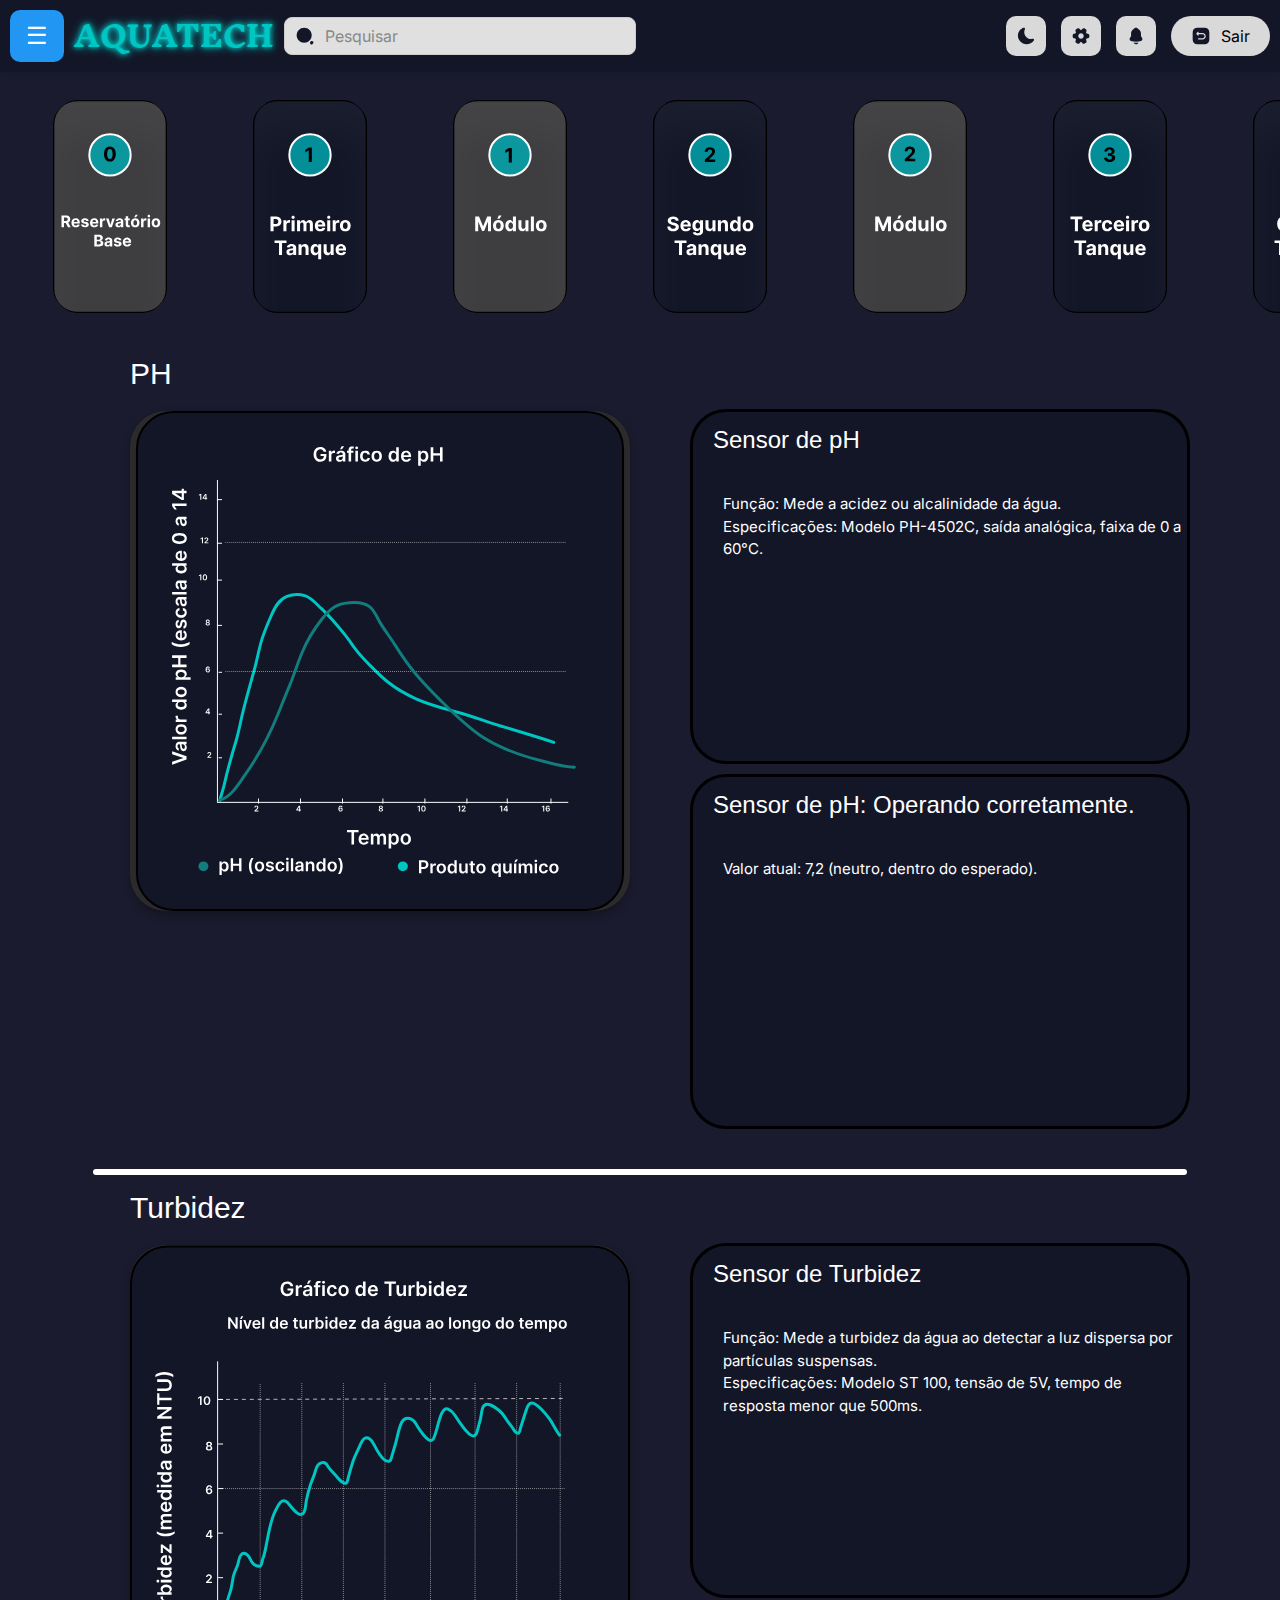
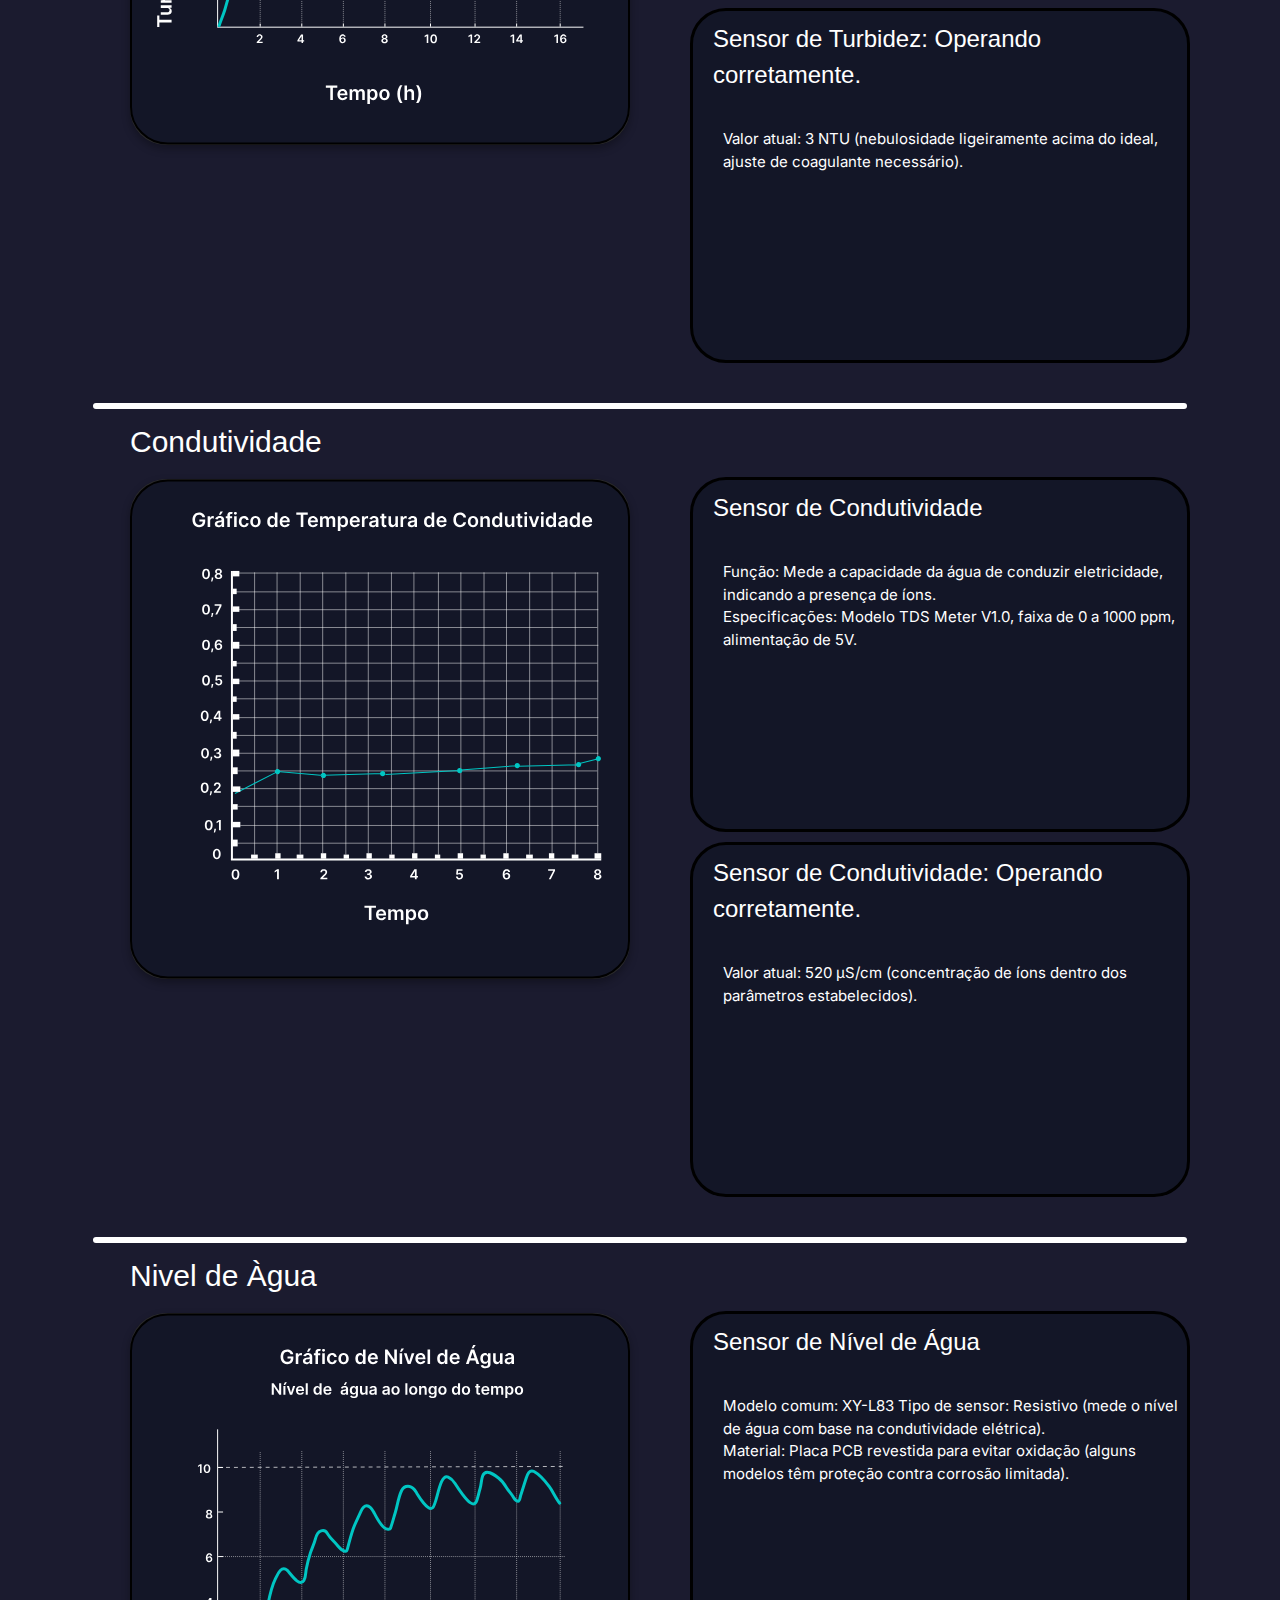
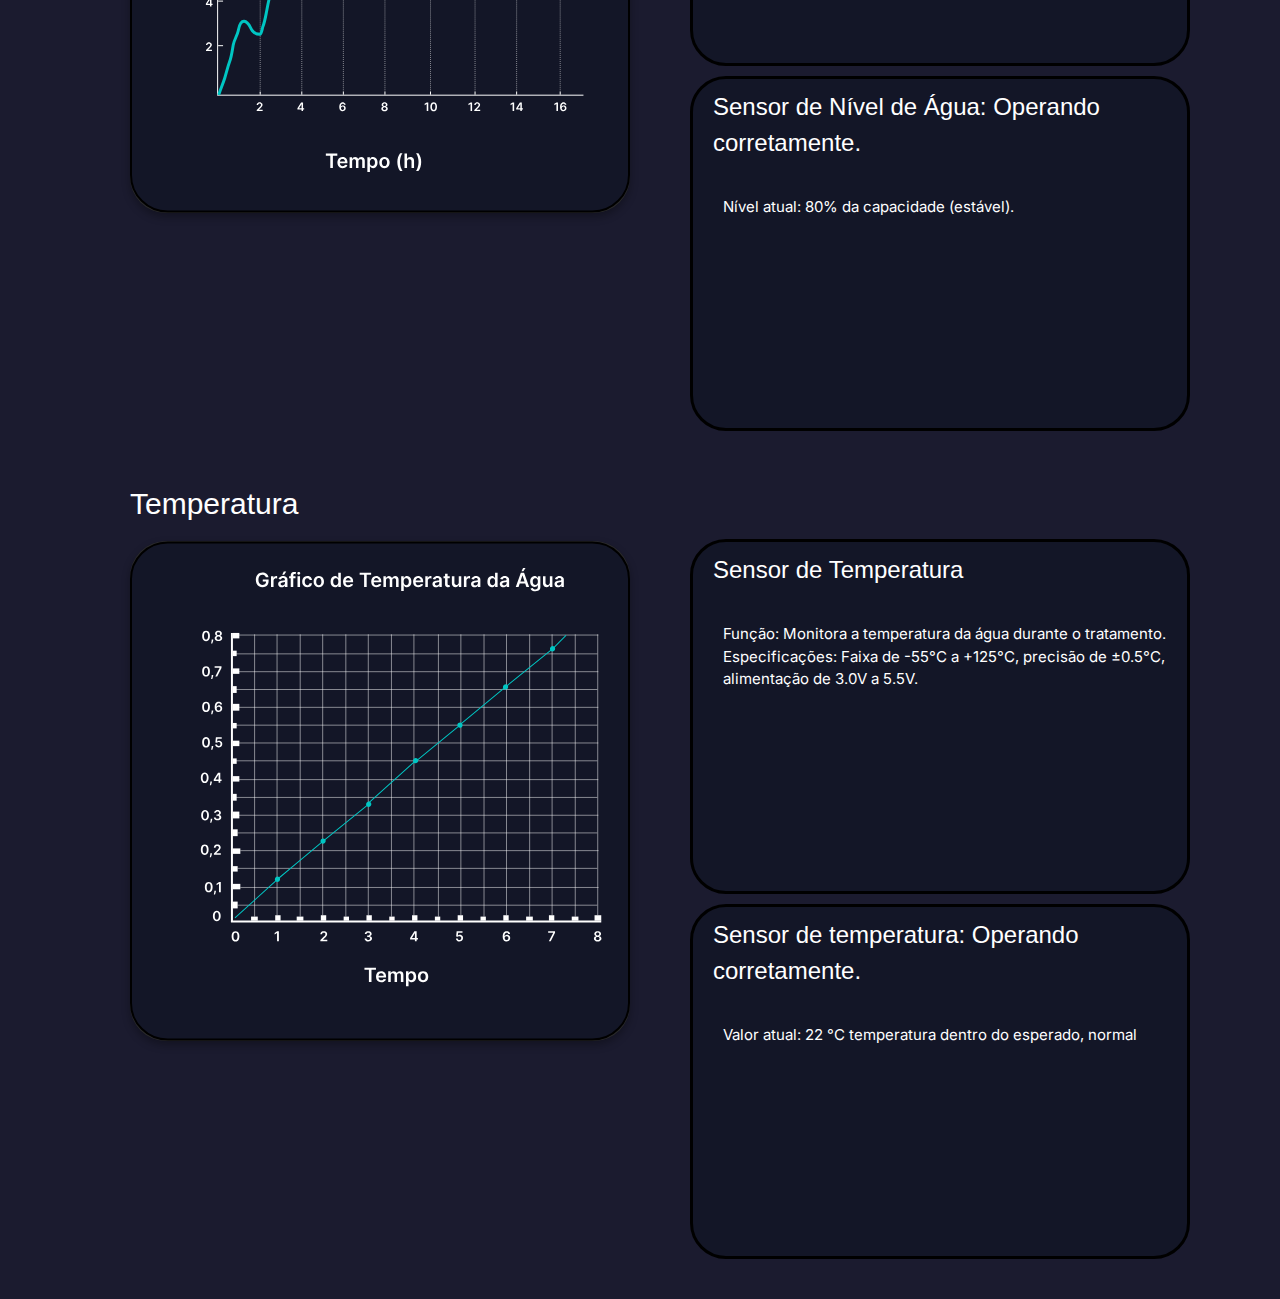
==== AQUATECH-main/tela1 - modulo 2/index.html @ ce00a787 "Add files via upload" ====
<!DOCTYPE html>
<html lang="en">

<head>
    <meta charset="UTF-8">
    <meta name="viewport" content="width=device-width, initial-scale=1.0">
    <title>Aquatech</title>
    <link rel="preconnect" href="https://fonts.googleapis.com">
    <link rel="preconnect" href="https://fonts.gstatic.com" crossorigin>
    <link href="https://fonts.googleapis.com/css2?family=Inknut+Antiqua:wght@300;400;500;600;700;800;900&display=swap" rel="stylesheet">
    <link rel="preconnect" href="https://fonts.googleapis.com">
    <link rel="preconnect" href="https://fonts.gstatic.com" crossorigin>
    <link href="https://fonts.googleapis.com/css2?family=Inknut+Antiqua:wght@300;400;500;600;700;800;900&family=Inter:ital,opsz,wght@0,14..32,100..900;1,14..32,100..900&display=swap" rel="stylesheet">
    <link rel="stylesheet" href="https://www.w3schools.com/w3css/4/w3.css">
    <link rel="stylesheet" href="style.css">
    <link rel="stylesheet" href="responsive.css">
    <script src="script.js" defer></script>
</head>

<body>
    <!-- Sidebar -->
    <nav class="w3-sidebar w3-bar-block w3-dark-grey w3-card w3-animate-left" style="display:none" id="mySidebar">
        <button class="w3-bar-item w3-button w3-large w3-red" onclick="closeSidebar()">× Fechar</button>
        <a href="../tela1/index.html" class="w3-bar-item w3-button">
            <img src="../img/telainicial-icon.svg" alt="Home" class="menu-icon"> Tela Inicial
        </a>
        <a href="../tela3/index.html" class="w3-bar-item w3-button">
            <img src="../img/etapas-icon.svg" alt="Etapas" class="menu-icon"> Atuadores
        </a>
        <a href="../tela4/index.html" class="w3-bar-item w3-button">
            <img src="../img/grafico-icon.svg" alt="Gráficos" class="menu-icon"> Alertas
        </a>
    </nav>

    <!-- Main Content -->
    <div id="main">
        <header class="head">
            <button class="w3-button w3-blue w3-xlarge" onclick="openSidebar()">☰</button>
            <a href="../tela1/index.html" id="homelink"><h1 class="title">AQUATECH</h1></a>
            <div class="input-container"> 
                <img src="../img/search-normal.svg" alt="Lupa">
                <input type="text" class="pesquisa" placeholder="Pesquisar">
            </div>
            <div class="icon-container">
                <button class="icon" title="Modo Noturno">
                    <img src="../img/moon.svg" alt="Modo Noturno">
                </button>
                <button class="icon" title="Configurações">
                    <img src="../img/setting-2.svg" alt="Configurações">
                </button>
                <button class="icon" title="Notificações">
                    <img src="../img/notification.svg" alt="Notificações">
                </button>
                <button class="icon-logout" title="Sair">
                    <img src="../img/back-square.svg" alt="Sair">
                    <p>Sair</p>
                </button>
            </div>
        </header>

        <main>
            <section class="tanques" id="tanques">
                <div class="tanque-itens">
                    <figure class="card">
                        <img src="../img/reservatório base.svg" alt="imagem do reservatório">
                    </figure>
                </div>
                <div class="tanque-itens">
                    <figure class="card">
                        <img src="../img/tanque1.svg" alt="imagem do tanque 1">
                    </figure>
                </div>
                <div class="tanque-itens">
                    <figure class="card">
                        <a href="../tela1 - modulo 1/index.html">
                            <img src="../img/modulo1.svg" alt="imagem do modulo1">
                        </a>
                    </figure>
                </div>
                <div class="tanque-itens">
                    <figure class="card">
                        <img src="../img/tanque2.svg" alt="imagem do tanque 2">
                    </figure>
                </div>
                <div class="tanque-itens">
                    <figure class="card">
                        <a href="../tela1 - modulo 2/index.html">
                            <img src="../img/modulo2.svg" alt="imagem do modulo1">
                        </a>
                    </figure>
                </div>
                <div class="tanque-itens">
                    <figure class="card">
                        <img src="../img/tanque3.svg" alt="imagem do tanque 3">
                    </figure>
                </div>
                <div class="tanque-itens">
                    <figure class="card">
                        <img src="../img/tanque4.svg" alt="imagem do tanque 4">
                    </figure>
                </div>
                <div class="tanque-itens">
                    <figure class="card">
                        <a href="../tela1 - modulo 3/index.html">
                            <img src="../img/modulo3.svg" alt="imagem do modulo1">
                        </a>
                    </figure>
                </div>
                <div class="tanque-itens">
                    <figure class="card">
                        <img src="../img/tanque5.svg" alt="imagem do tanque 5">
                    </figure>
                </div>
                <div class="tanque-itens">
                    <figure class="card">
                        <img src="../img/tanque6.svg" alt="imagem do tanque 6">
                    </figure>
                </div>
                <div class="button_add">
                    <button class="add">+ADD</button>
                </div>
            </section>
            <section class="Gráfico_PH section1">
                <div class="container">
                    <div class="PH ">
                        <h2 class="title_PH">
                            PH
                        </h2>
                        <figure class="gráfico graphic_ph">
                            <img src="../img/grafico-ph.svg" alt="Gráfico do PH">
                        </figure>
                    </div>
                    <div class="Informações">
                        <div class="text_inform">
                            <h3 class="title_inform">
                                Sensor de pH
                            </h3>
                            <div class="text">
                                <p>Função: Mede a acidez ou alcalinidade da água.<br>
                                    Especificações: Modelo PH-4502C, saída analógica, faixa de 0 a 60°C.</p>
                            </div>
                        </div>
                        <div class="text_inform2">
                            <h3 class="title_inform2">
                                Sensor de pH: Operando corretamente.
                            </h3>
                            <div class="text2">
                                <p>Valor atual: 7,2 (neutro, dentro do esperado).</p>
                            </div>
                        </div>
                    </div>
                </div>
            </section>
            <hr class="linha">
            <section class="Gráfico_Turbidez section2">
                <div class="container">
                    <div class="turbidez">
                        <h2 class="title_turbidez">
                            Turbidez
                        </h2>
                        <figure class="gráfico graphic_turbidez">
                            <img src="../img/grafico-turbidez.svg" alt="Gráfico1 da turbidez">
                        </figure>
                        
                    </div>
                    <div class="Informações">
                        <div class="text_inform">
                            <h3 class="title_inform">
                                Sensor de Turbidez
                            </h3>
                            <div class="text">
                                <p>Função: Mede a turbidez da água ao detectar a luz dispersa por partículas suspensas.<br>
                                    Especificações: Modelo ST 100, tensão de 5V, tempo de resposta menor que 500ms.</p>
                            </div>
                        </div>
                        <div class="text_inform2">
                            <h3 class="title_inform2">
                                Sensor de Turbidez: Operando corretamente. 
                            </h3>
                            <div class="text2">
                                <p>Valor atual: 3 NTU (nebulosidade ligeiramente acima do ideal, ajuste de coagulante necessário). </p>
                            </div>
                        </div>
                    </div>
                </div>
            </section>
            <hr class="linha">
            <section class="Gráfico_Condutividade section3">
                <div class="container">
                    <div class="Condutividade">
                        <h2 class="title_condutividade">
                            Condutividade
                        </h2>
                        <figure class="gráfico graphic_condutividade">
                            <img src="../img/grafico-condutividade.svg" alt="Gráfico da Condutividade">
                        </figure>
                    </div>
                    <div class="Informações">
                        <div class="text_inform">
                            <h3 class="title_inform">
                                Sensor de Condutividade
                            </h3>
                            <div class="text">
                                <p>Função: Mede a capacidade da água de conduzir eletricidade, indicando a presença de íons.<br>
                                    Especificações: Modelo TDS Meter V1.0, faixa de 0 a 1000 ppm, alimentação de 5V.</p>
                            </div>
                        </div>
                        <div class="text_inform2">
                            <h3 class="title_inform2">
                                Sensor de Condutividade: Operando corretamente. 
                            </h3>
                            <div class="text2">
                                <p>Valor atual: 520 µS/cm (concentração de íons dentro dos parâmetros estabelecidos).</p>
                            </div>
                        </div>
                    </div>
                </div>
            </section>
            <hr class="linha">
            <section class="Gráfico_agua section3">
                <div class="container">
                    <div class="agua">
                        <h2 class="title_agua">
                            Nivel de Àgua
                        </h2>
                        <figure class="gráfico graphic_agua">
                            <img src="../img/grafico-nivel-de-agua.svg" alt="Gráfico do nivel de agua">
                        </figure>
                    </div>
                    <div class="Informações">
                        <div class="text_inform">
                            <h3 class="title_inform">
                                Sensor de Nível de Água
                            </h3>
                            <div class="text">
                                <p>Modelo comum: XY-L83
                                    Tipo de sensor: Resistivo (mede o nível de água com base na condutividade elétrica).<br>
                                    Material: Placa PCB revestida para evitar oxidação (alguns modelos têm proteção contra corrosão limitada).<br>
                                    <br></p>
                            </div>
                        </div>
                        <div class="text_inform2">
                            <h3 class="title_inform2">
                                Sensor de Nível de Água: Operando corretamente. 
                            </h3>
                            <div class="text2">
                                <p>Nível atual: 80% da capacidade (estável).</p>
                            </div>
                        </div>
                    </div>
                </div>
            </section>
            <section class="Gráfico_temperatura section3">
                <div class="container">
                    <div class="temperatura">
                        <h2 class="title_temperatura">
                            Temperatura
                        </h2>
                        <figure class="gráfico graphic_temperatura">
                            <img src="../img/grafico-temperatura.svg" alt="Gráfico da temperatura">
                        </figure>
                    </div>
                    <div class="Informações">
                        <div class="text_inform">
                            <h3 class="title_inform">
                                Sensor de Temperatura
                            </h3>
                            <div class="text">
                                <p>Função: Monitora a temperatura da água durante o tratamento.<br>
                                    Especificações: Faixa de -55°C a +125°C, precisão de ±0.5°C, alimentação de 3.0V a 5.5V. 
                                    </p>
                            </div>
                        </div>
                        <div class="text_inform2">
                            <h3 class="title_inform2">
                                Sensor de temperatura: Operando corretamente. 
                            </h3>
                            <div class="text2">
                                <p>Valor atual: 22 °C temperatura dentro do esperado, normal</p>
                            </div>
                        </div>
                    </div>
                </div>
            </section>
          <!--Coloca o conteúdo pricipal aqui dentro, não me pede pra explicar esse código
          tem tudo no w3c, se ficar muito complicado a gente pode só usar a sidebar normal
          Obs: Ajustar os posicionamentos do header e responsividade, tô com sono demais pra isso.-->
        </main>
    </div>


</body>

</html>
---- AQUATECH-main/tela1 - modulo 2/style.css ----
/* General */
body {
  margin: 0;
  font-family: "Inter", serif;
  background-color: #1b1b2f;
  color: #fff;
  padding: 0;
  overflow-y: hidden;
}

/* Header */
.head {
  padding: 10px 20px;
  background-color: #131627;
  box-shadow: 0 2px 4px rgba(0, 0, 0, 0.1);
  display: flex;
  align-items: center;
  justify-content: space-between;
}

.title {
  font-family: "Inknut Antiqua", sans-serif;
  font-size: 32px;
  font-weight: bold;
  color: #00C6C3;
  margin: 0;
  font-weight: bold;
  text-shadow: 
  0 0 5px #00c6c3,
  0 0 10px #00c6c3;
  transition: color 0.3s ease-in-out;
  transition: all 0.50s;
}

#homelink {
  text-decoration: none;
}

.input-container {
  display: flex;
  align-items: center;
  background-color: #e0e0e0;
  border: 1px solid #ccc;
  border-radius: 8px;
  padding: 5px 60px;
}

.input-container img {
  width: 20px;
  height: 20px;
  margin-left: -50px;
  margin-right: 8px;
}

.pesquisa {
  border: none;
  outline: none;
  flex: 1;
  background-color: transparent;
  font-size: 16px;
}

.pesquisa::placeholder {
  color: #888;
}

.icon-container {
  display: flex;
  align-items: center;
  gap: 20px;
}

.icon {
  display: flex;
  align-items: center;
  justify-content: center;
  width: 40px;
  height: 40px;
  background-color: #D9D9D9;
  border: none;
  border-radius: 10px;
  cursor: pointer;
  transition: background-color 0.3s ease;
}

.icon img {
  width: 20px;
  height: 20px;
}

.icon:hover {
  background-color: #00a2cc;
  box-shadow: 
  0 0 5px #00C6C3, 
  0 0 15px #00C6C3,
  0 0 20px #00C6C3,
  0 0 100px #00C6C3;
}

.icon-logout {
  display: flex;
  align-items: center;
  justify-content: center;
  gap: 10px;
  padding: 8px 20px;
  background-color: #D9D9D9;
  border: none;
  border-radius: 20px;
  font-size: 16px;
  cursor: pointer;
  transition: background-color 0.3s ease;
}

.icon-logout img {
  width: 20px;
  height: 20px;
}

.icon-logout p {
  margin: 0;
  color: #000;
}

.icon-logout:hover {
  background-color: #c0392b;
}

.menu-icon {
  width: 20px; /* Largura da imagem */
  height: 20px; /* Altura da imagem */
  margin-right: 10px; /* Espaço entre a imagem e o texto */
  vertical-align: middle; /* Alinha verticalmente com o texto */
}

/*Tanques */

.tanques {
  display: flex;
  flex-wrap: nowrap;
  padding: 10px;
  overflow-x: auto;
  cursor: grab;
  overflow: hidden;
  scroll-snap-type: x mandatory;
}

.tanque-itens {
  display: flex;
  flex-direction: column;
  justify-content: center;
  align-items: center;
  flex: 0 0 auto;
  max-width: 200px;
  text-align: center;
}

.card {
  border-radius: 36px;
  overflow: hidden; 
  position: relative;
  transition: transform 0.3s;
  box-sizing: border-box;
  user-select: none;
}

.card img {
  width: 100%;
  height: auto;
  box-sizing: border-box;
  box-shadow: 0 4px 8px rgba(0, 0, 0, 0.1); 
  transition: transform 0.3s, border 0.3s;
  border: 3px solid transparent;
}

.card:hover {
  transform: scale(1.05);
  border: 3px solid white;
  border-radius: 36px
  
}

.card img:hover {
  transform: scale(1.05);
  border: 3px solid white;
}


.button_add {
  display: flex;
  width: 15%;
  text-align: center;
  margin-top: 20px;
  align-self: center;
  flex: 0 0 auto;
}

.add {
  flex: 0 0 auto;
  padding: 10px 20px;
  border: none;
  border-radius: 5px;
  background-color: #007bff;
  color: white;
  cursor: pointer;
  transition: background-color 0.3s;
}

.add:hover {
  background-color: #0056b3;
}

/* Sidebar */
.w3-sidebar {
  width: 250px;
  background-color: #131627 !important;
  color: #fff !important;
}

.w3-sidebar .w3-bar-item {
  padding: 12px 20px;
  font-size: 16px;
  border-bottom: 1px solid #2f2f3f;
  transition: background-color 0.3s ease;
}

.w3-sidebar .w3-bar-item:hover {
  background-color: #00C6C3 !important;
  color: #131627 !important;
}

.w3-button{
  border-radius: 10px;
}

#main {
  transition: margin-left 0.3s ease;
}

/* Main Content */

/* W3.CSS */
.w3-sidebar {
  background-color: #131627 !important;
  color: #fff;
}

.w3-bar-block .w3-bar-item {
  transition: background-color 0.3s ease;
}

.w3-bar-block .w3-bar-item:hover {
  background-color: #00C6C3 !important;
}

.w3-bar-item {
  font-size: 16px;
}

.w3-button {
  color: #fff !important;
}

/* informaçoes*/

.container {
  display: flex;
  justify-content:space-between;
  margin: 0 auto;
  gap: 20px;
  
}

.title_PH, .title_turbidez, .title_condutividade, .title_agua, .title_temperatura{
  margin-left: 40px;
}

.gráfico {
  background-color: #2b2b2b;
  width: 500;
  height: 500;
  border-radius: 36px;
  box-shadow: 0 4px 8px rgba(0, 0, 0, 0.3);
  text-align: center;
}

.title_inform {
  margin-left: 20px;
  margin-top: 10px;
}

.text{
  margin-left: 30px;
  margin-top: 10px;
}


.section1, .section2, .section3 {
  display: flex;
  margin-bottom: 40px;
}

.text_inform {
  margin-top: 68px;
  background-color: #131627;
  width: 729px;
  height: 301px;
  border-radius: 36px;
  border: 3px solid black;
}

.text_inform2 {
  margin-top: 10px;
  background-color: #131627;
  width: 729px;
  height: 179px;
  border-radius: 36px;
  border: 3px solid black;
}

.title_inform2 {
  margin-left: 20px;
  margin-top: 10px;
}

.text2{
  margin-left: 30px;
  margin-top: 10px;
}

.linha{
  display: flex;
  margin: 0 auto;
  max-width: 85%;
  border: solid white;
  border-radius: 20px;
}
---- AQUATECH-main/tela1 - modulo 2/responsive.css ----
@media (max-width: 1300px) {
    .head {
        display: flex;
        flex-wrap: wrap;
        justify-content: space-between;
        align-items: center;
        padding: 10px;
        gap: 10px;
    }

    .title {
        flex: 1 1 auto;
        font-size: 28px;
    }
    

    .pesquisa {
        flex: 1 1 60%;
        max-width: 100%;
    }

    .icon-container {
        flex: 1 1 auto;
        justify-content: flex-end;
        gap: 15px;
    }
    .container{
        display: flex;
        flex-wrap: wrap;
        justify-content: center;
    }
    
    .gráfico img{
        justify-items: center;
        object-fit: fill;
        width: 500px;
        height: 500px;
    }
    .text_inform{
        display: flex;
        flex-direction: column;
        width: 500px;
        height: 355px;
    }
    .text_inform2{
        display: flex;
        flex-direction: column;
        width: 500px;
        height: 355px;
    }
    .status{
        display: flex;
        flex-direction: column;
        width:500px;
        height:fit-content;
    }
    
}
@media (max-width: 1100px) {
    .head {
        display: flex;
        flex-wrap: wrap;
        justify-content: space-between;
        align-items: center;
        padding: 10px;
        gap: 10px;
    }

    .title {
        flex: 1 1 auto;
        font-size: 28px;
    }
    

    .pesquisa {
        flex: 1 1 60%;
        max-width: 100%;
    }

    .icon-container {
        flex: 1 1 auto;
        justify-content: flex-end;
        gap: 15px;
    }
    .container{
        display: flex;
        justify-content: center;
    }
    .gráfico{
        justify-content: center;
        width: 400px;
        height: 400px;
    }
    .gráfico img{
        justify-items: center;
        object-fit: fill;
        width: 400px;
        height: 400px;
    }
    .text_inform{
        display: flex;
        flex-direction: column;
        width: 400px;
        height: 250px;
    }
    .text_inform2{
        display: flex;
        flex-direction: column;
        width: 400px;
        height: 250px;
    }
    .status{
        display: flex;
        flex-direction: column;
        width:400px;
        height:fit-content;
        
    }
    
}
@media (max-width: 1024px) {
    .head {
        display: flex;
        flex-wrap: wrap;
        justify-content: space-between;
        align-items: center;
        padding: 10px;
        gap: 10px;
    }

    .title {
        flex: 1 1 auto;
        font-size: 28px;
    }
    

    .pesquisa {
        flex: 1 1 60%;
        max-width: 100%;
    }

    .icon-container {
        flex: 1 1 auto;
        justify-content: flex-end;
        gap: 15px;
    }
    .container{
        display: flex;
        flex-wrap: wrap;
        justify-content: center;
    }
    
    .gráfico img{
        justify-items: center;
        object-fit: fill;
        width: 400px;
        height: 400px;
    }
    .text_inform{
        display: flex;
        flex-direction: column;
        width: 800px;
        height: 250px 
    }
    .status{
        display: flex;
        flex-direction: column;
        width:800px;
        height:fit-content;
        
    }
    
}

@media (max-width: 768px) {
    .head {
        display: flex;
        flex-wrap: wrap;
        padding: 10px;
        gap: 15px;
    }

    .title {
        flex: 1 1 100%;
        text-align: center;
        font-size: 24px;
        
    }
    .input-container{
        justify-content: center;
        flex: 1;
    }
    .icon-container {
        display: flex;
        flex: 1 1 100%;
        justify-content: center;
        gap: 15px;
    }
    
    .container{
        display: flex;
        flex-wrap: wrap;
        justify-content: center;
        object-fit: fill;
        
    }
    .gráfico{
        justify-items: center;
        object-fit: fill;
        width: 500px;
        height: 500px;
    }
    .gráfico img{
        justify-items: center;
        object-fit: fill;
        width: 500px;
        height: 500px;
        


    }
    .text_inform{
        display: flex;
        flex-direction: column;
        width: 500px;
        height: 250px;
    }
    .status{
        display: flex;
        flex-direction: column;
        width:500px;
        height:fit-content;
    }
}

@media (max-width: 480px) {
    .head {
        flex-wrap: wrap;
        padding: 10px;
        gap: 10px;
    }

    .title {
        font-size: 22px;
        margin-bottom: 5px;
    }

    .pesquisa {
        flex: 1 1 100%;
        max-width: 100%;
        font-size: 12px;
        padding: 8px;
    }

    .icon-container {
        flex: 1 1 100%;
        display: flex;
        justify-content: center;
        gap: 5px;
        
    }

    .icon, .icon-logout {
        
        width: 35px;
        height: 35px;
    }

    .icon-logout p {
        display: none; /* Esconde o texto sair para economizar espaço */
    }
    .container{
        display: flex;
        flex-wrap: wrap;
        justify-content: center;
        
        
    }
    
    .gráfico{
        justify-items: center;
        object-fit: fill;
        width: 250px;
        height: 250px;

    }
    .grafico img{
        object-fit: fill;
        width: 250px;
        height: 250px;
    }
    .text_inform{
        display: flex;
        flex-direction: column;
        width: 250px;
        height: 250px;
    }
    .status{
        display: flex;
        flex-direction: column;
        width:250px;
        height:fit-content;
        
    }

}

@media (max-width: 470px){
    .head {
        flex-wrap: wrap;
        padding: 10px;
        gap: 10px;
    }

    .title {
        font-size: 22px;
        margin-bottom: 5px;
    }

    .pesquisa {
        flex: 1 1 100%;
        max-width: 100%;
        font-size: 12px;
        padding: 8px;
    }

    .icon-container {
        flex: 1 1 100%;
        display: flex;
        justify-content: center;
        gap: 5px;
        
    }

    .icon, .icon-logout {
        
        width: 35px;
        height: 35px;
    }

    .icon-logout p {
        display: none; /* Esconde o texto sair para economizar espaço */
    }
    .container{
        display: flex;
        flex-wrap: wrap;
        justify-content: center;
        
        
    }
    
    .gráfico{
        justify-items: center;
        object-fit: fill;
        width: 100px;
        height: 100px;

    }
    .grafico img{
        
        object-fit: fill;
        width: 100px;
        height: 100px;
    }
    .text_inform{
        display: flex;
        flex-direction: column;
        width: 100px;
        height: 100px;
    }
    .status{
        display: flex;
        flex-direction: column;
        width:100px;
        height:fit-content;
        
    }
}

@media (max-width: 395px){
    .head {
        flex-wrap: wrap;
        padding: 10px;
        gap: 10px;
    }

    .title {
        font-size: 22px;
        margin-bottom: 5px;
    }

    .pesquisa {
        flex: 1 1 100%;
        max-width: 100%;
        font-size: 12px;
        padding: 8px;
    }

    .icon-container {
        flex: 1 1 100%;
        display: flex;
        justify-content: center;
        gap: 5px;
        
    }

    .icon, .icon-logout {
        
        width: 35px;
        height: 35px;
    }

    .icon-logout p {
        display: none; /* Esconde o texto sair para economizar espaço */
    }
    .container{
        display: flex;
        flex-wrap: wrap;
        justify-content: center;
        
        
    }
    
    .gráfico{
        justify-items: center;
        object-fit: fill;
        width: 50px;
        height: 50px;

    }
    .text_inform{
        display: flex;
        flex-direction: column;
        width:50;
        height: 50px;
    }
    .status{
        display: flex;
        flex-direction: column;
        width:50px;
        height:fit-content;
    }
}
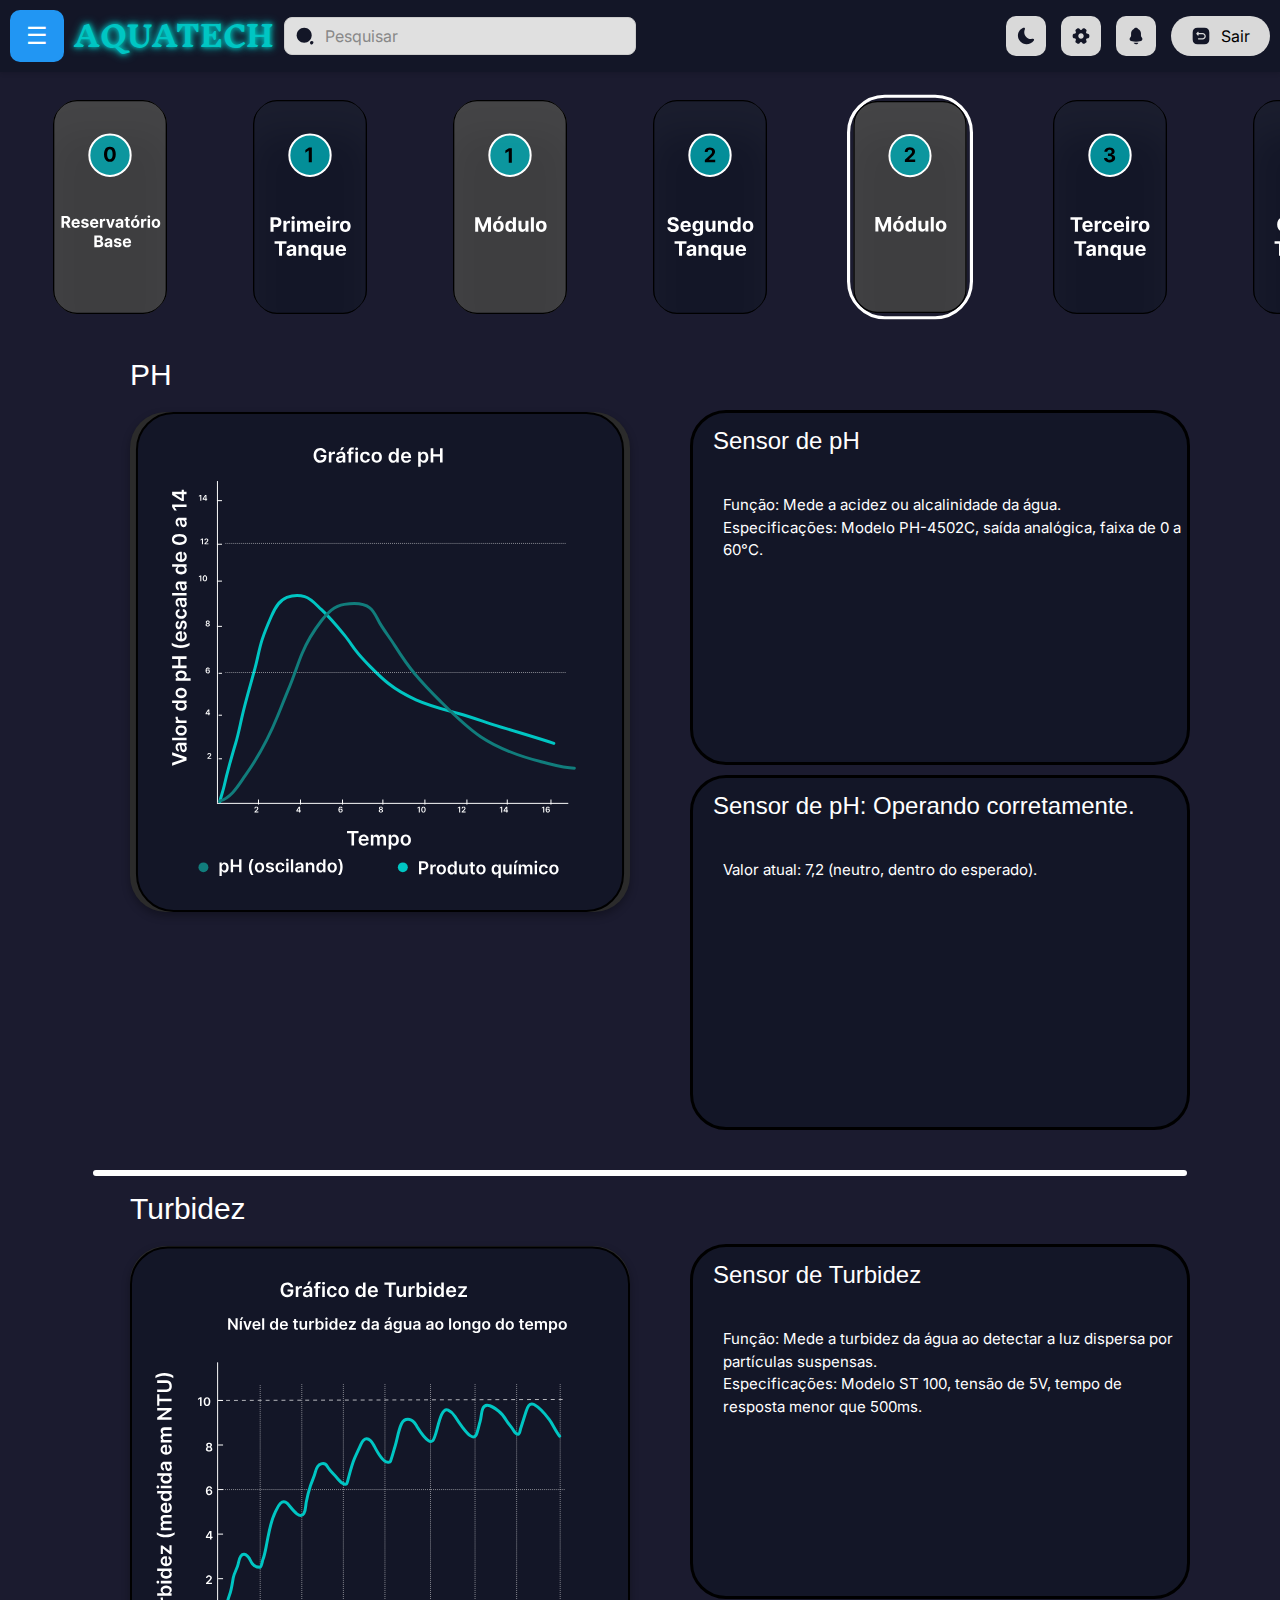
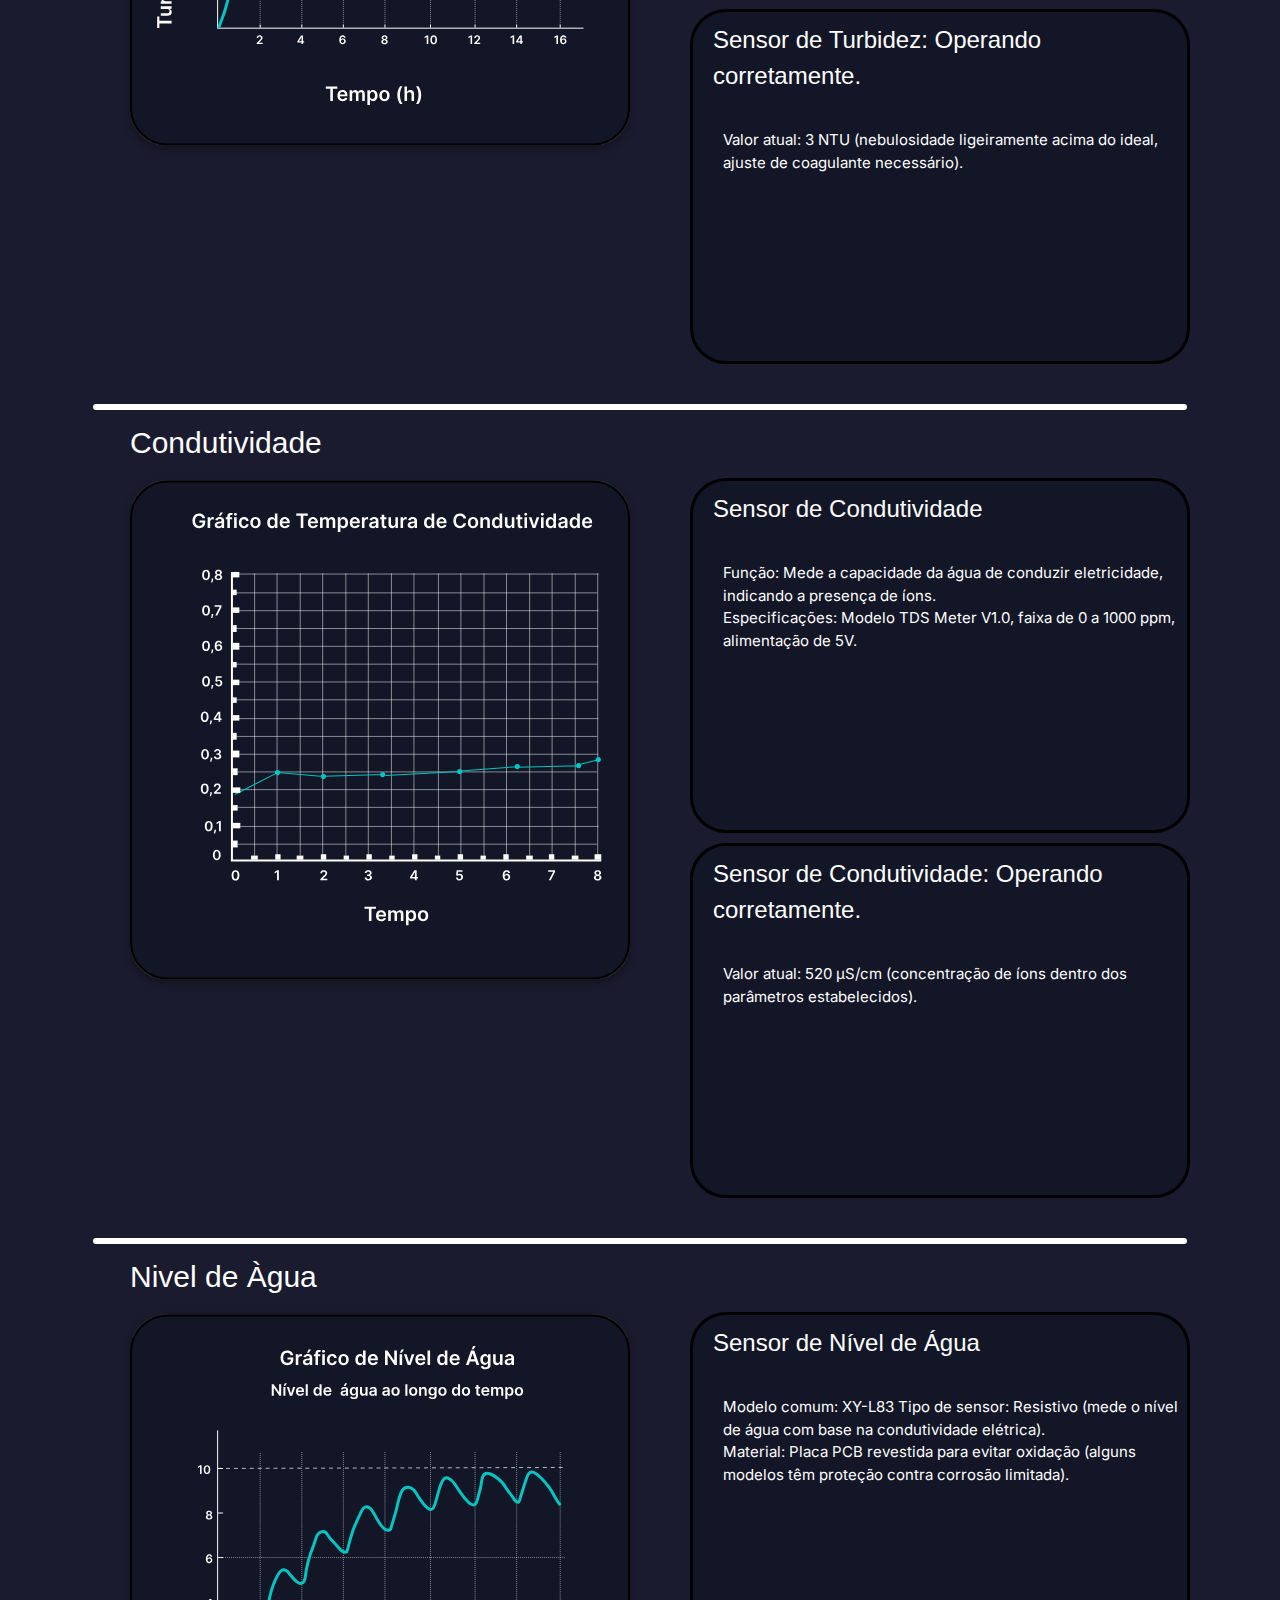
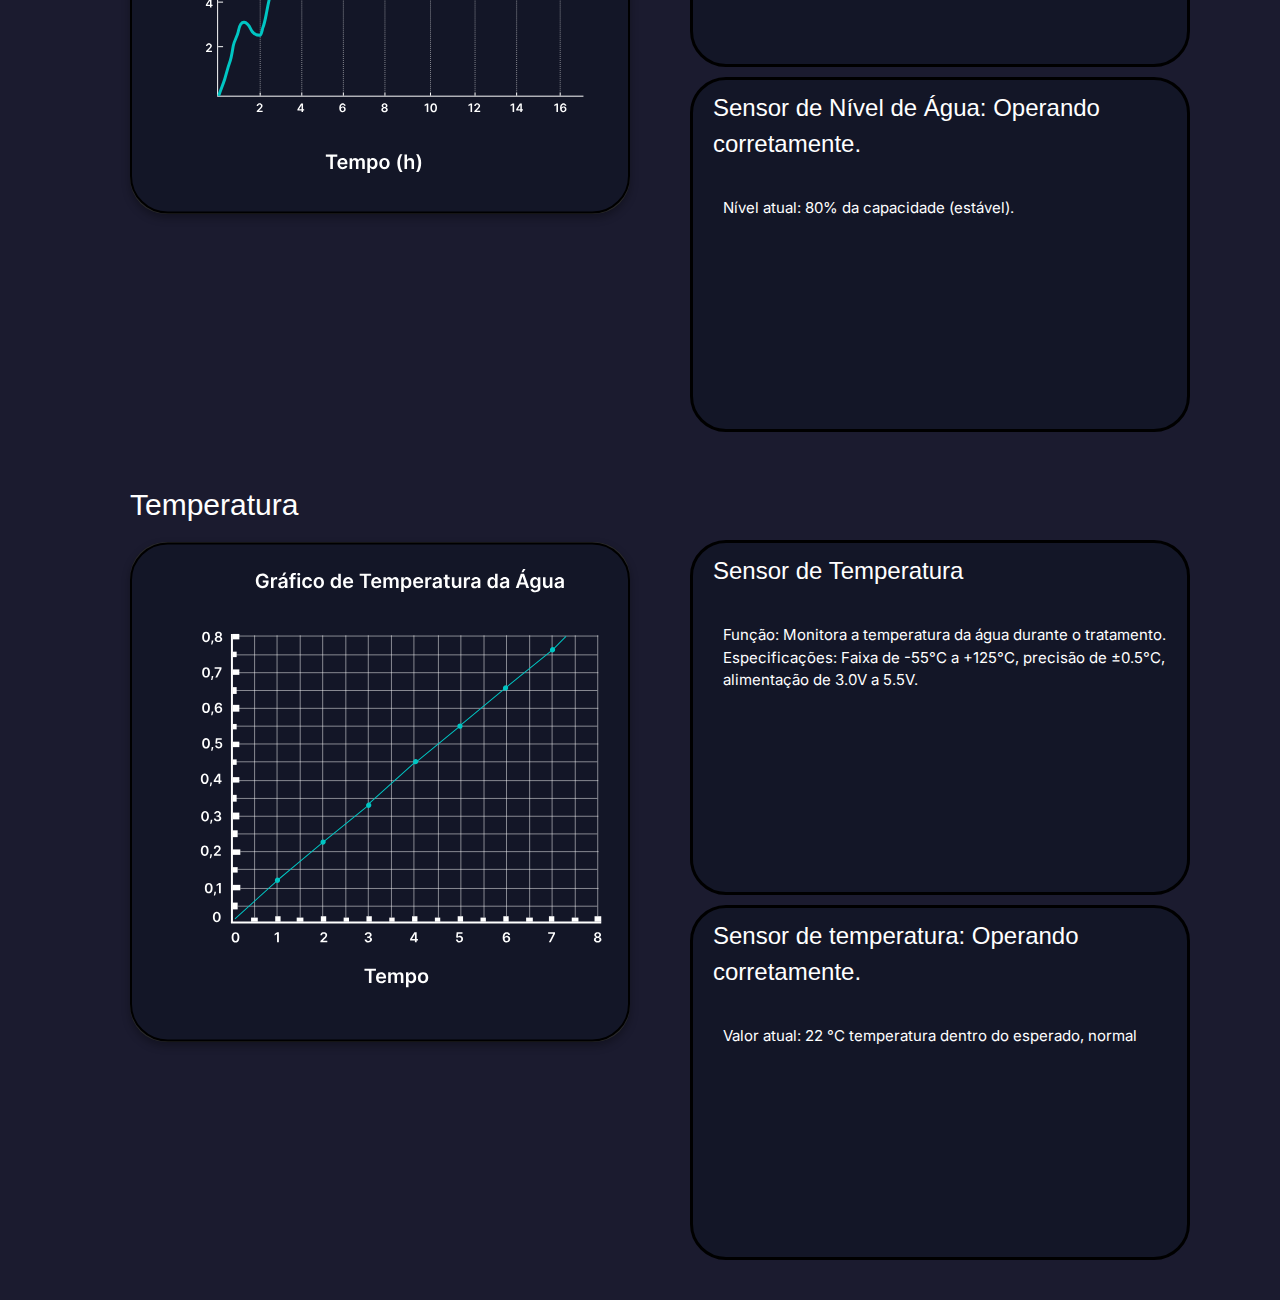
==== commit 33f42ff3: "stuff" ====
--- a/AQUATECH-main/tela1 - modulo 2/index.html
+++ b/AQUATECH-main/tela1 - modulo 2/index.html
@@ -83,7 +83,7 @@
                     </figure>
                 </div>
                 <div class="tanque-itens">
-                    <figure class="card">
+                    <figure class="card" style="border: 3px solid white; transform: scale(1.05); border-radius: 36px;">
                         <a href="../tela1 - modulo 2/index.html">
                             <img src="../img/modulo2.svg" alt="imagem do modulo1">
                         </a>
@@ -116,8 +116,10 @@
                         <img src="../img/tanque6.svg" alt="imagem do tanque 6">
                     </figure>
                 </div>
-                <div class="button_add">
-                    <button class="add">+ADD</button>
+                <div class="tanque-itens">
+                    <figure class="card add-card">
+                        <button class="add">+ ADD</button>
+                    </figure>
                 </div>
             </section>
             <section class="Gráfico_PH section1">
--- a/AQUATECH-main/tela1 - modulo 2/style.css
+++ b/AQUATECH-main/tela1 - modulo 2/style.css
@@ -185,28 +185,45 @@
 }
 
 
-.button_add {
-  display: flex;
-  width: 15%;
+.add-card {
+  background-color: #1b1b2f;
+  border-radius: 36px;
+  transition: transform 0.3s, border 0.3s;
+  width: 100%;
+  height: 220px;
+  max-width: 110px;
+  box-shadow: 0 4px 8px rgba(0, 0, 0, 0.1);
+  overflow: hidden;
+  cursor: pointer;
+  border: 3px solid rgba(0, 0, 0, 0.384);
+}
+
+.add {
+  background-color: transparent;
+  border: none;
+  color: white;
+  font-size: 1.5rem;
+  font-weight: bold;
+  cursor: pointer;
   text-align: center;
-  margin-top: 20px;
-  align-self: center;
-  flex: 0 0 auto;
-}
-
-.add {
-  flex: 0 0 auto;
-  padding: 10px 20px;
-  border: none;
-  border-radius: 5px;
-  background-color: #007bff;
-  color: white;
-  cursor: pointer;
-  transition: background-color 0.3s;
+  padding: 20px;
+  width: 100%;
+  height: 100%;
+  display: flex;
+  align-items: center;
+  justify-content: center;
+}
+
+.add-card:hover {
+  transform: scale(1.05);
+  border: 3px solid white;
 }
 
 .add:hover {
-  background-color: #0056b3;
+  background-color: #00c6c3;
+  color: #131627;
+  border-radius: 36px;
+  transition: background-color 0.3s, color 0.3s;
 }
 
 /* Sidebar */
